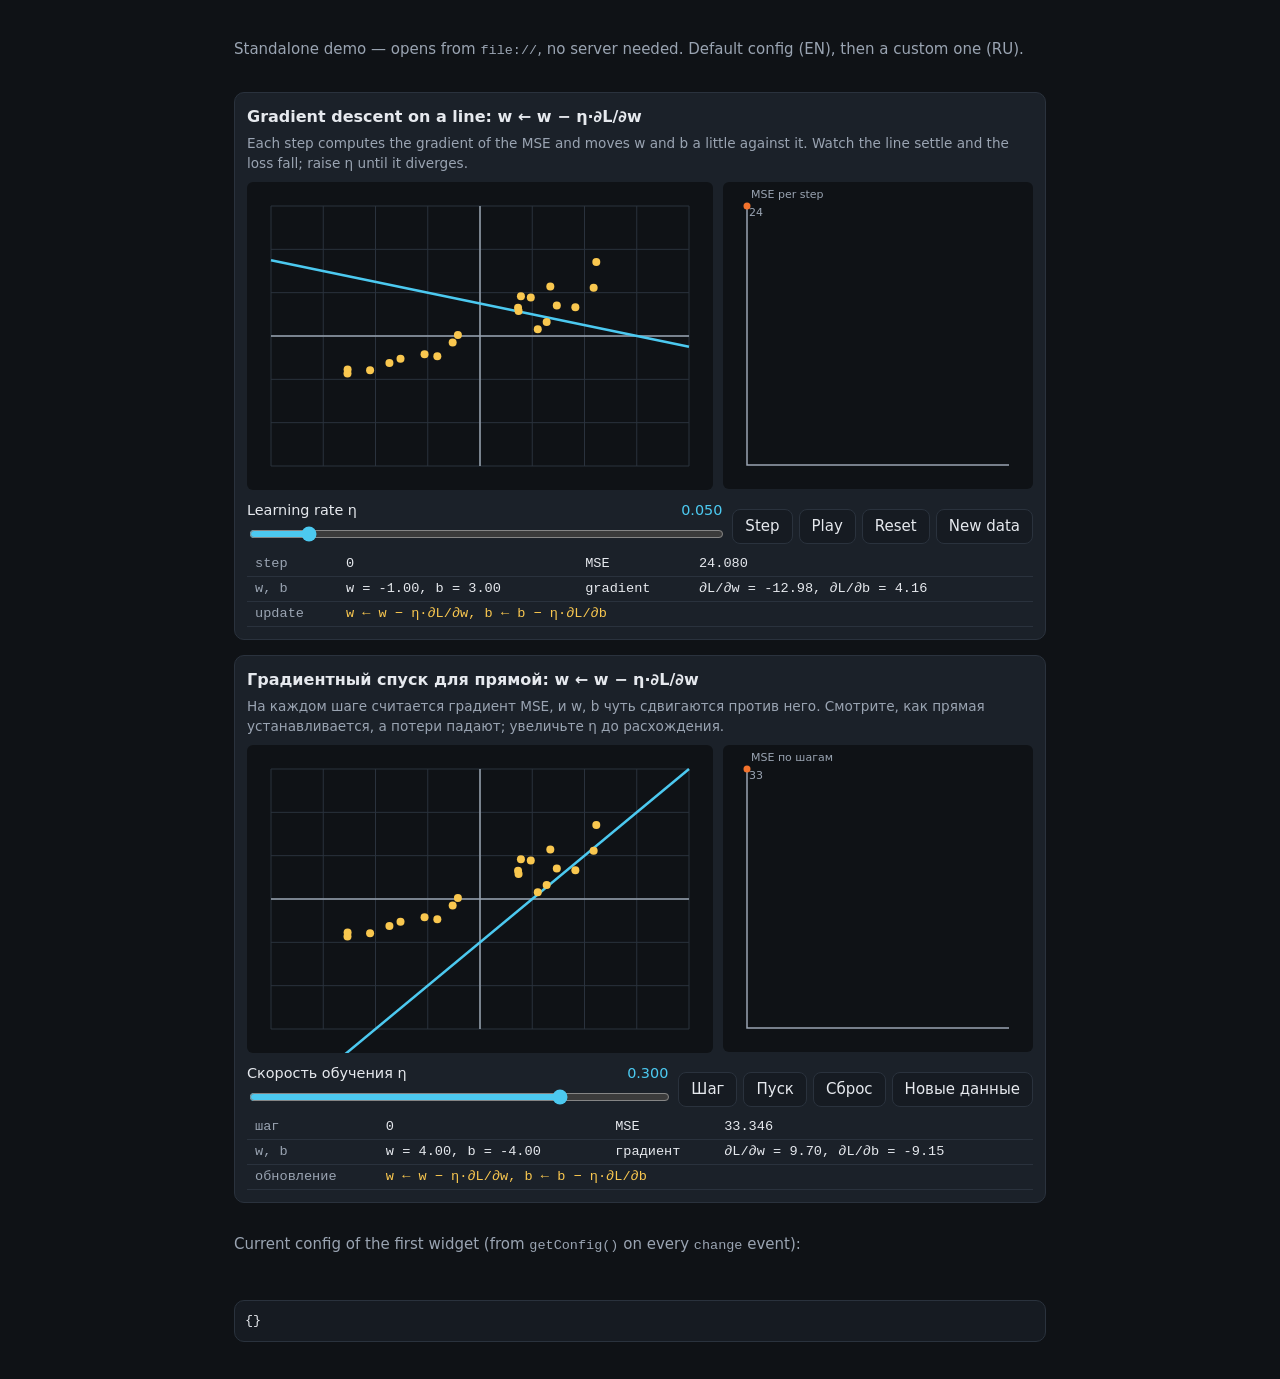
==== widgets/of-gd-linear-regression/index.html @ 803d302f "publish: six ML widgets for the lecture — of-linear-fit, of-gd-linear-regression, of-logistic-regres" ====
<!DOCTYPE html>
<html lang="en">
<head>
  <meta charset="utf-8">
  <meta name="viewport" content="width=device-width, initial-scale=1">
  <title>of-gd-linear-regression — standalone demo</title>
  <link rel="stylesheet" href="../../styles.css">
  <style> body { padding: 24px; max-width: 860px; margin: auto; } .demo { display: grid; gap: 16px; } </style>
</head>
<body>
  <div class="demo">
    <p class="muted">Standalone demo — opens from <code>file://</code>, no server needed. Default config (EN), then a custom one (RU).</p>
    <of-gd-linear-regression lang="en"></of-gd-linear-regression>
    <of-gd-linear-regression lang="ru" config='{"lr": 0.3, "w0": 4, "b0": -4}'></of-gd-linear-regression>
    <p class="muted">Current config of the first widget (from <code>getConfig()</code> on every <code>change</code> event):</p>
    <pre id="out">{}</pre>
  </div>
  <script src="./component.js"></script>
  <script>
    const first = document.querySelector('of-gd-linear-regression');
    first.addEventListener('change', (e) => { document.getElementById('out').textContent = JSON.stringify(e.detail); });
  </script>
</body>
</html>
---- styles.css ----
/* Interactive Widgets — theme tokens and library layout.
   Dark palette by default (style reference: the ACT-00069 figures). No @import, no network fonts.
   Logical properties only (inline-start / inline-end) so an RTL language (ar) needs no rewrite. */

:root {
  --bg: #0f1216;
  --bg-elev: #161b22;
  --bg-card: #1b2129;
  --border: #2a323d;
  --text: #e6e9ee;
  --text-muted: #9aa4b2;
  --accent: #4cc9f0;
  --accent-2: #f9c74f;
  --accent-3: #f3722c;
  --ok: #43aa8b;
  --danger: #f94144;
  --radius: 10px;
  --gap: 12px;
  --font: system-ui, -apple-system, "Segoe UI", Roboto, "Helvetica Neue", Arial, "Noto Sans", sans-serif;
  --mono: ui-monospace, "Cascadia Mono", Consolas, "Liberation Mono", monospace;
}

@media (prefers-color-scheme: light) {
  :root[data-theme="auto"] {
    --bg: #f6f7f9; --bg-elev: #ffffff; --bg-card: #ffffff; --border: #d9dee6;
    --text: #1b2129; --text-muted: #5b6573;
  }
}

* { box-sizing: border-box; }
html, body { margin: 0; padding: 0; }
body {
  background: var(--bg); color: var(--text); font-family: var(--font);
  font-size: 15px; line-height: 1.45;
}
a { color: var(--accent); }
code, pre { font-family: var(--mono); font-size: 0.9em; }
pre { background: var(--bg-elev); border: 1px solid var(--border); border-radius: var(--radius);
      padding: 10px; overflow: auto; white-space: pre-wrap; word-break: break-all; }
button {
  font: inherit; color: var(--text); background: var(--bg-elev); border: 1px solid var(--border);
  border-radius: 8px; padding: 6px 12px; cursor: pointer;
}
button:hover { border-color: var(--accent); }
button:focus-visible, input:focus-visible { outline: 2px solid var(--accent); outline-offset: 2px; }
input[type="search"], input[type="text"] {
  font: inherit; color: var(--text); background: var(--bg-elev); border: 1px solid var(--border);
  border-radius: 8px; padding: 6px 10px; inline-size: 100%;
}

/* Layout */
.app { display: grid; grid-template-columns: 340px 1fr; min-block-size: 100vh; }
.sidebar { border-inline-end: 1px solid var(--border); background: var(--bg-elev); padding: var(--gap);
           display: flex; flex-direction: column; gap: var(--gap); overflow: auto; }
.main { padding: calc(var(--gap) * 1.5); display: flex; flex-direction: column; gap: var(--gap); overflow: auto; }
.topbar { display: flex; align-items: center; justify-content: space-between; gap: var(--gap); }
.topbar h1 { font-size: 1.1rem; margin: 0; }
.lang-switch { display: inline-flex; gap: 4px; }
.lang-switch button[aria-pressed="true"] { background: var(--accent); color: #0f1216; border-color: var(--accent); }
.muted { color: var(--text-muted); }

/* Cards */
.cards { display: flex; flex-direction: column; gap: 8px; }
.card {
  background: var(--bg-card); border: 1px solid var(--border); border-radius: var(--radius);
  padding: 10px; cursor: pointer; display: grid; gap: 6px;
}
.card:hover, .card[aria-selected="true"] { border-color: var(--accent); }
.card h3 { margin: 0; font-size: 1rem; }
.card p { margin: 0; color: var(--text-muted); font-size: 0.9rem; }
.chips { display: flex; flex-wrap: wrap; gap: 4px; }
.chip { font-size: 0.75rem; padding: 2px 8px; border-radius: 999px; background: var(--bg-elev);
        border: 1px solid var(--border); color: var(--text-muted); }
.chip.domain-ml { border-color: var(--accent); color: var(--accent); }
.chip.domain-math { border-color: var(--accent-2); color: var(--accent-2); }
.chip.domain-programming { border-color: var(--ok); color: var(--ok); }
.chip.domain-ai { border-color: var(--accent-3); color: var(--accent-3); }
.chip.planned { border-style: dashed; }
.difficulty { color: var(--accent-2); letter-spacing: 2px; font-size: 0.8rem; }

/* Preview */
.preview { background: var(--bg-card); border: 1px solid var(--border); border-radius: var(--radius); padding: var(--gap); }
.preview-mount { min-block-size: 320px; display: grid; place-items: stretch; }
.preview-placeholder { color: var(--text-muted); display: grid; place-items: center; min-block-size: 320px; }
.meta { display: grid; grid-template-columns: repeat(auto-fit, minmax(180px, 1fr)); gap: 8px; }
.meta dt { color: var(--text-muted); font-size: 0.8rem; }
.meta dd { margin: 0 0 6px 0; }
.embed { display: grid; gap: 6px; }
.embed-actions { display: flex; gap: 8px; align-items: center; }

@media (max-width: 800px) {
  .app { grid-template-columns: 1fr; }
  .sidebar { border-inline-end: 0; border-block-end: 1px solid var(--border); }
}
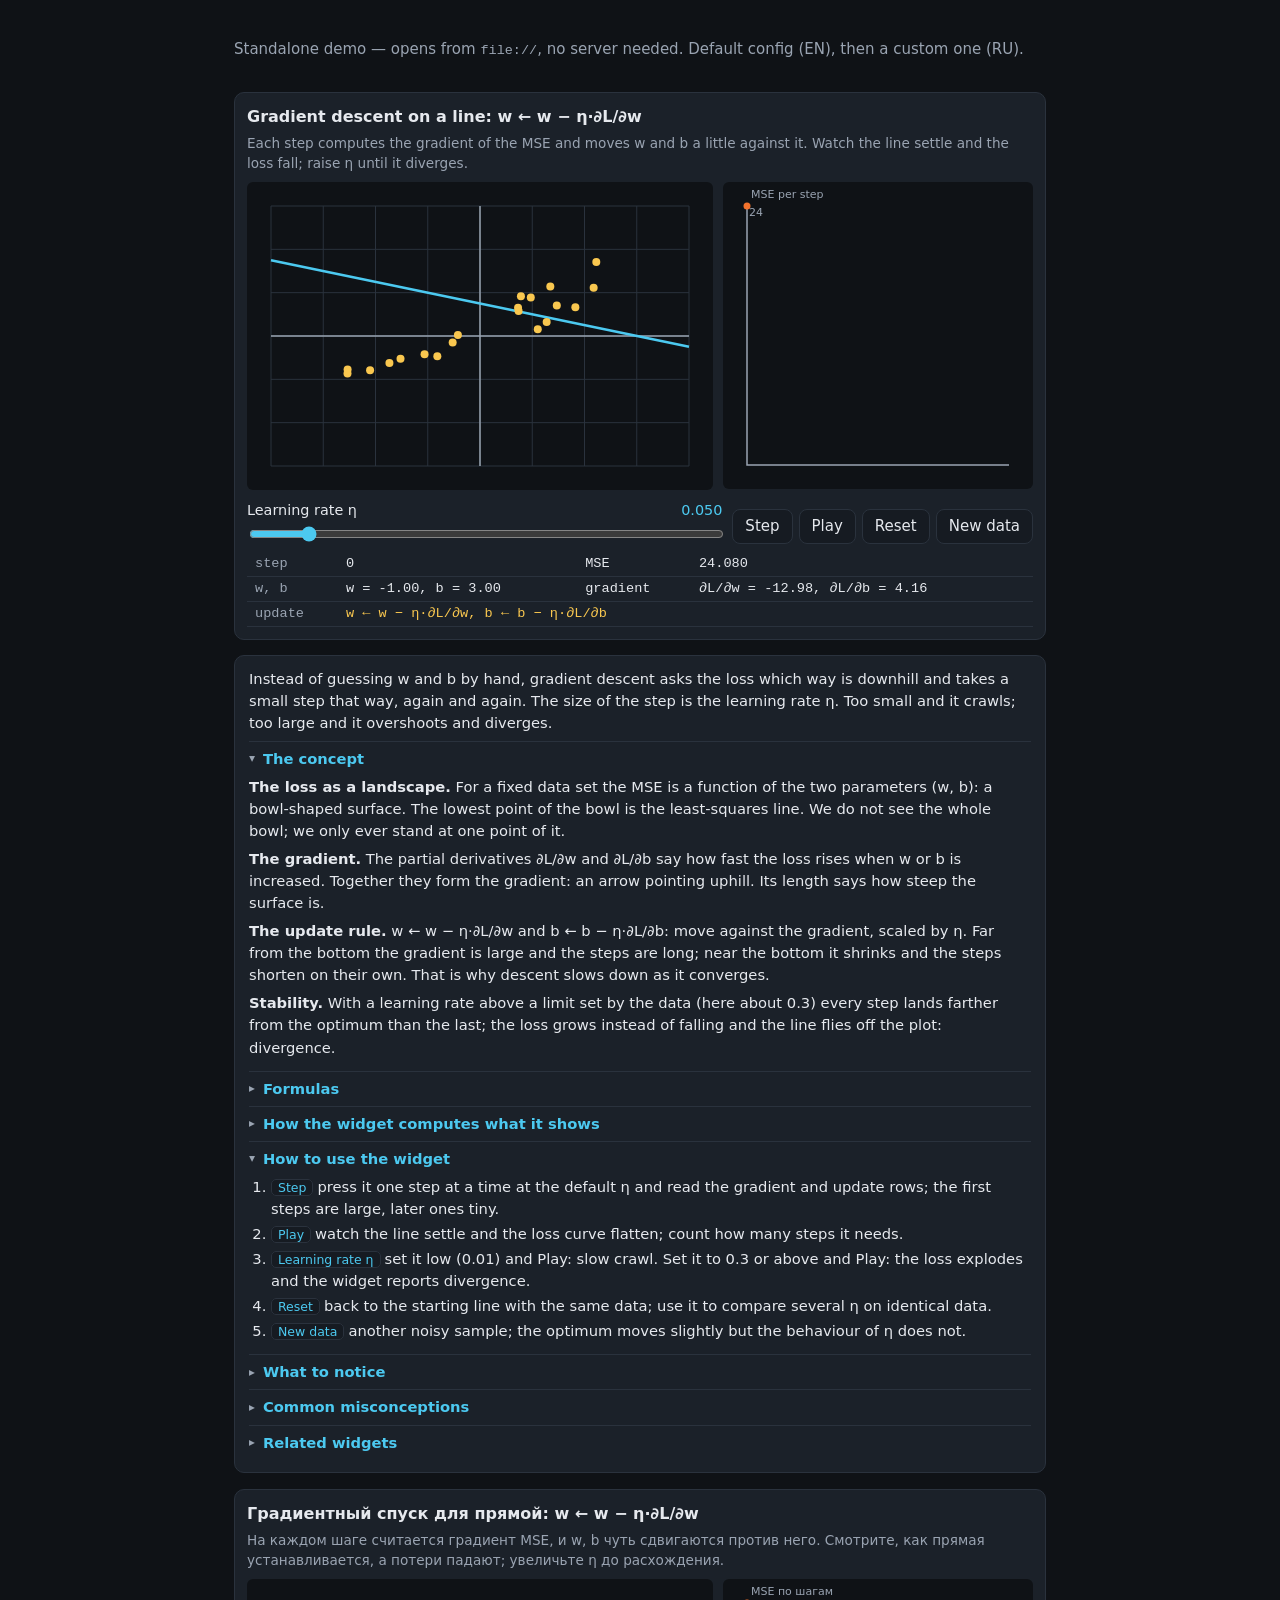
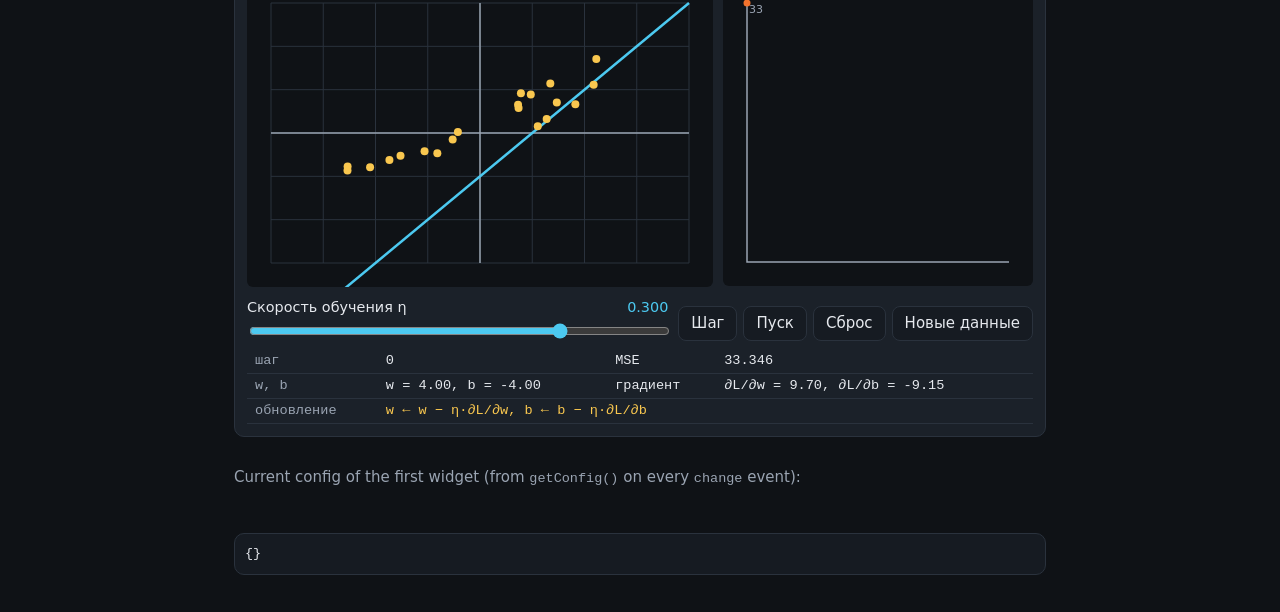
==== commit 222e91d5: "feat(explain): explanation layer — widgets/<id>/explain.js (EN+RU: concept, formulas, worked computa" ====
--- a/widgets/of-gd-linear-regression/index.html
+++ b/widgets/of-gd-linear-regression/index.html
@@ -11,11 +11,14 @@
   <div class="demo">
     <p class="muted">Standalone demo — opens from <code>file://</code>, no server needed. Default config (EN), then a custom one (RU).</p>
     <of-gd-linear-regression lang="en"></of-gd-linear-regression>
+    <of-explain for="of-gd-linear-regression" lang="en"></of-explain>
     <of-gd-linear-regression lang="ru" config='{"lr": 0.3, "w0": 4, "b0": -4}'></of-gd-linear-regression>
     <p class="muted">Current config of the first widget (from <code>getConfig()</code> on every <code>change</code> event):</p>
     <pre id="out">{}</pre>
   </div>
+  <script src="../../lib/of-explain.js"></script>
   <script src="./component.js"></script>
+  <script src="./explain.js"></script>
   <script>
     const first = document.querySelector('of-gd-linear-regression');
     first.addEventListener('change', (e) => { document.getElementById('out').textContent = JSON.stringify(e.detail); });
